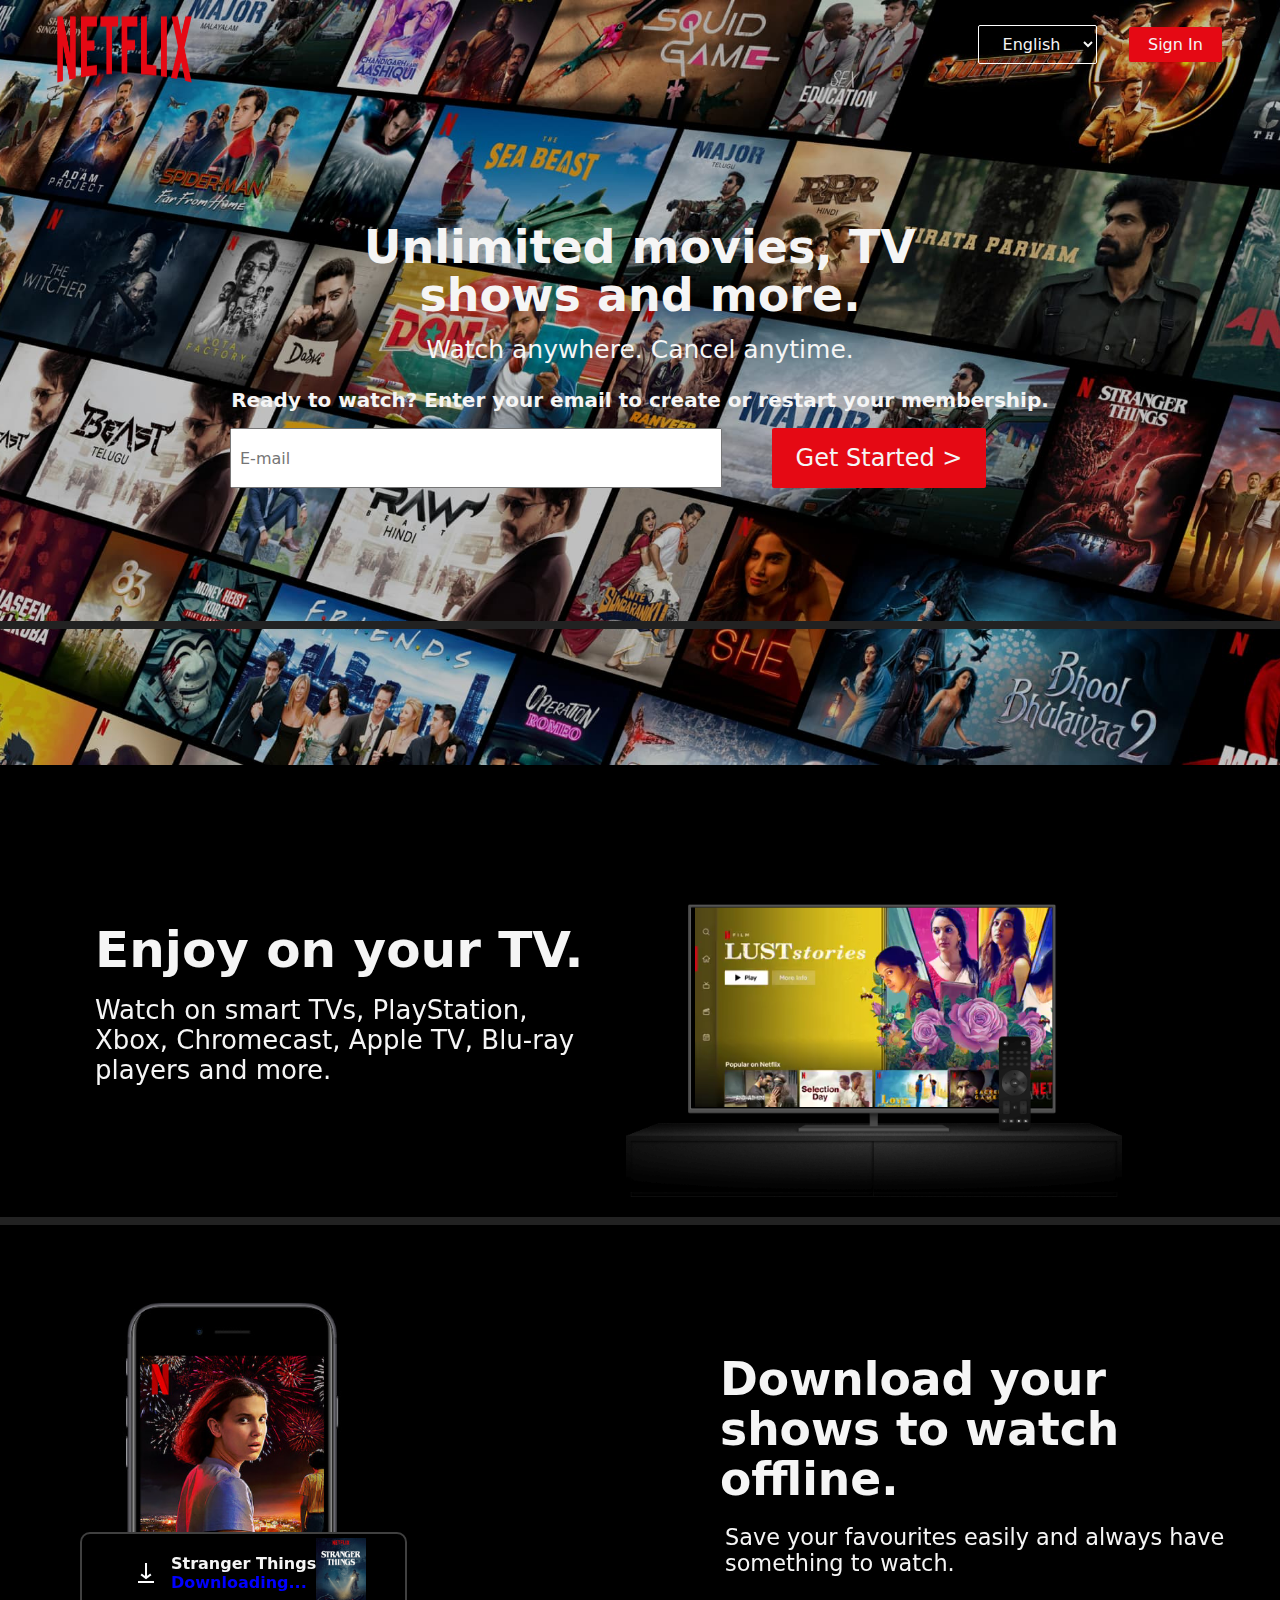
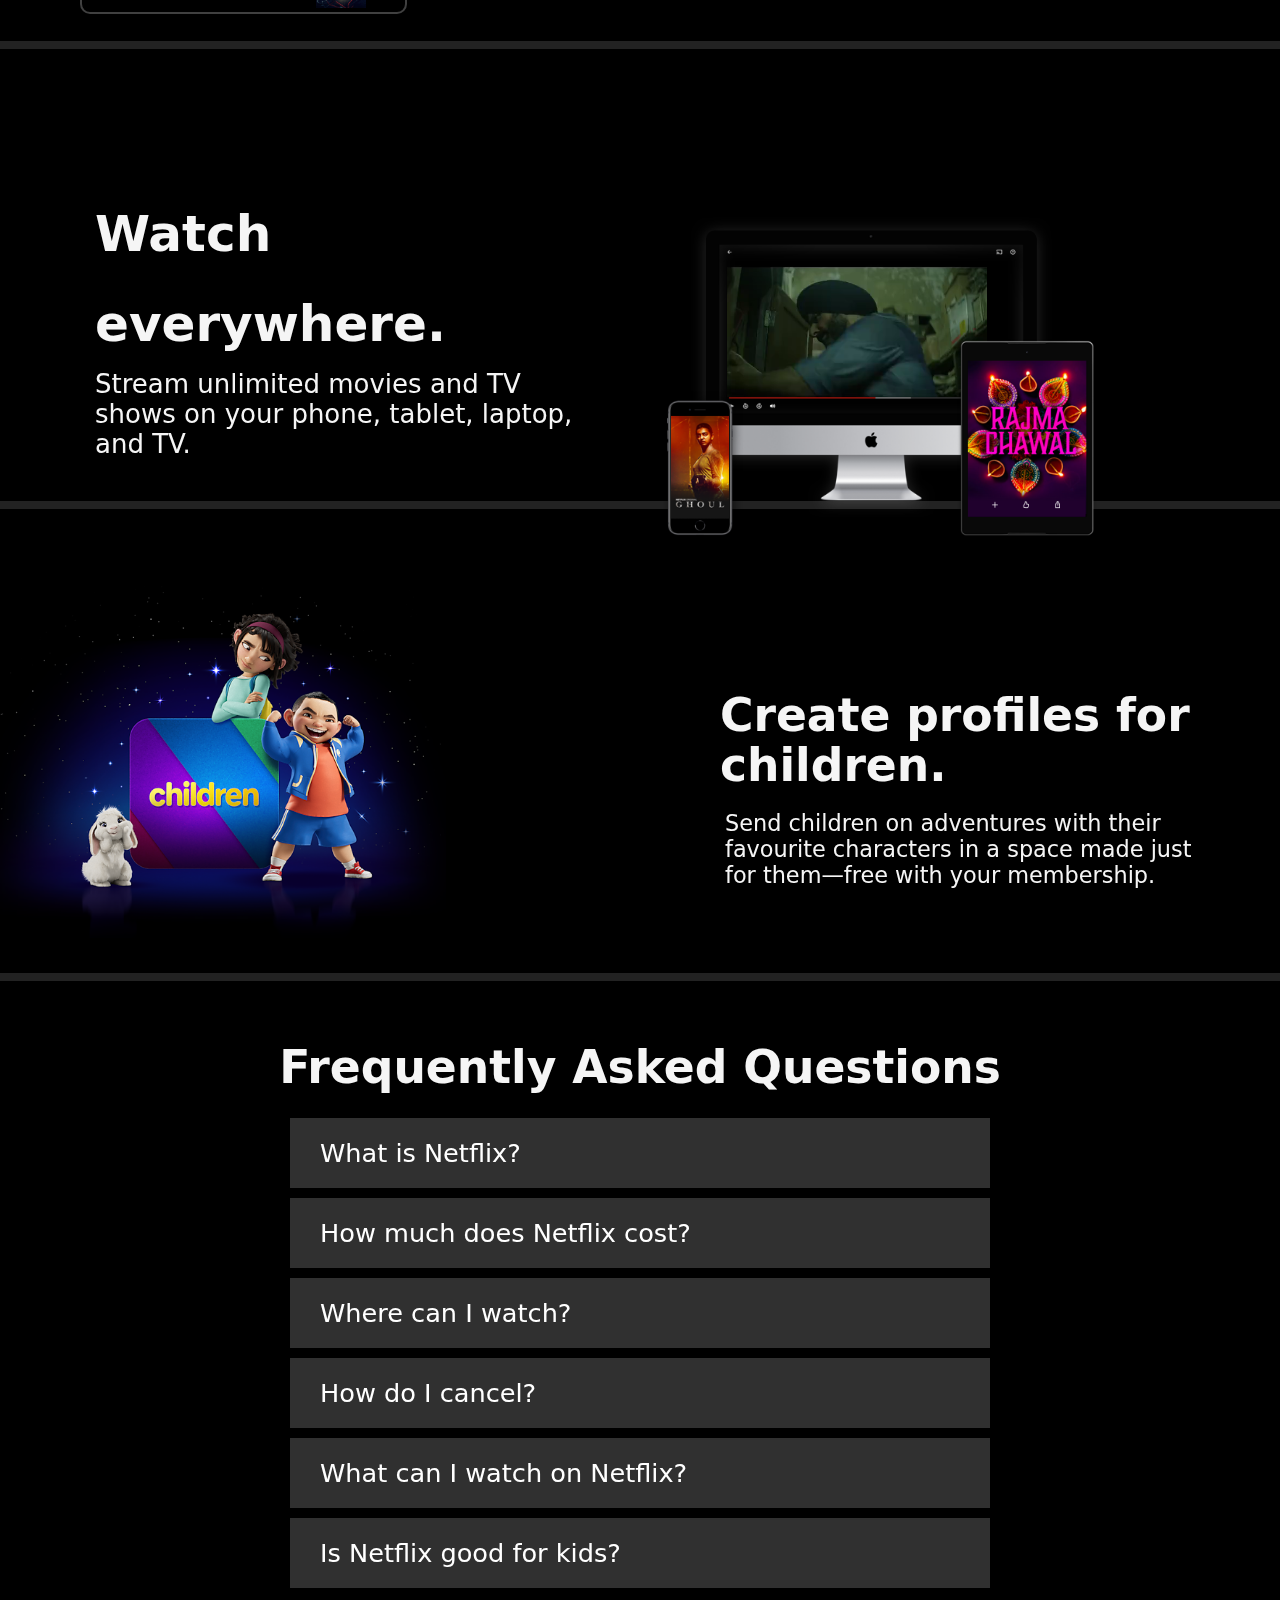
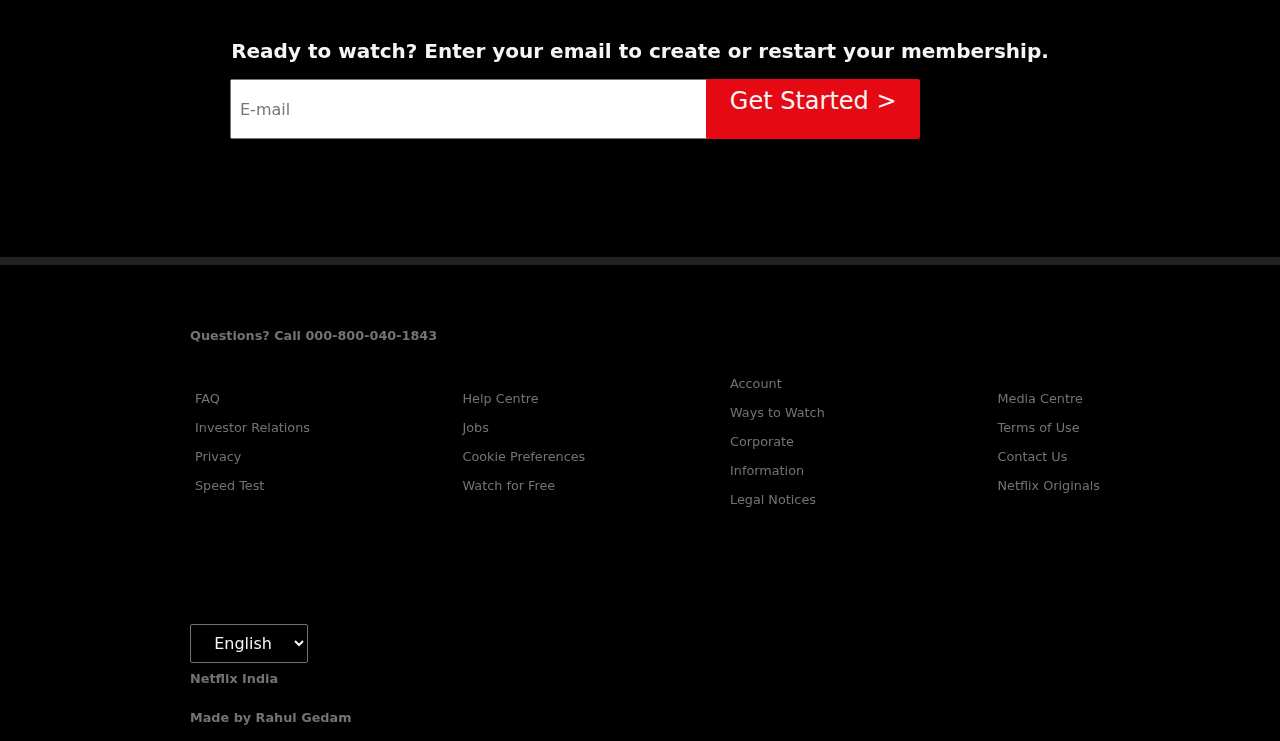
==== index.html @ 8350d408 "Add files via upload" ====
<!DOCTYPE html>
<html>

<head>
    <meta charset="utf-8">
    <meta http-equiv="X-UA-Compatible" content="IE=edge">
    <title></title>
    <meta name="description" content="">
    <meta name="viewport" content="width=device-width, initial-scale=1">
    <link rel="stylesheet" href="style.css">
</head>

<body>
    <header class="first">
        <div class="second">
            <img src="logo.png" alt="logo" class="netfl">
            <div class="sign">
                <select name="Language" class="lang">
                    <option value="eng">English</option>
                    <option value="hindi">हिन्दी</option>
                </select>
                <a href="button" class="get-h">Sign In</a>
            </div>
        </div>
        <div class="third">
            <h1>Unlimited movies, TV </h1>
            <h1>shows and more.</h1>
            <h3>Watch anywhere. Cancel anytime.</h3>
            <p>Ready to watch? Enter your email to create or restart your membership.</p>
            <div class="seq">
                <input class="thirdd" type="email" placeholder="E-mail">
                <a href="#" class="get">Get Started ></a>
            </div>
        </div>
    </header>
     <section class="fourth">
        <div class="page-2">
            <div class="watch">
                <h1>Enjoy on your TV.</h1>
                <h3>Watch on smart TVs, PlayStation, Xbox, Chromecast, Apple TV, Blu-ray players and more.</h3>
            </div>
            <img src="tv.png" alt="tv">
            <video class="video-1" autoplay="" playsinline="" muted="" loop="">
                <source src="Video in TV" type="video/mp4">
            </video>
        </div>
    </section>
    <div class="top">
        <div class="fifth">
            <img src="Mobile Phone.jpeg" alt="stranger" class="strangers">
            <div class="page-3">
                <h1>Download your shows to watch offline.</h1><br>
                <h3 class="pg">Save your favourites easily and always have something to watch.</h3>
            </div>
        </div>
        <div class="within">
            <img src="Downloading animation.gif" alt="htst" class="bt">
            <h4>Stranger Things<br>
                <a href="#">Downloading...</a>
            </h4>
            <img src="Stranger things icon.png" alt="giff">
        </div>
    </div>
    <section class="fourth">
        <div class="page-2">
            <div class="watch">
                <h1>Watch everywhere.</h1>
                <h3>Stream unlimited movies and TV shows on your phone, tablet, laptop, and TV.</h3>
            </div>
            <img src="Monitor.png" alt="tv">
            <video class="vid" autoplay="" playsinline="" muted="" loop="">
                <source src="video in monitor" type="video/mp4">
            </video>
        </div>
    </section>
    <section>
        <div class="top1">
            <div class="fifth">
                <img src="Children.png" alt="child" class="child">
                <div class="page-3">
                    <h1>Create profiles for children.</h1><br>
                    <h3 class="childrenn">Send children on adventures with their favourite characters in a space made
                        just for them—free
                        with your membership.</h3>
                </div>
            </div>
        </div>
    </section>
    <section>
        <div class="lists">
            <h1>Frequently Asked Questions</h1><br>
            <ul>
                <li>What is Netflix?</li>
                <li>How much does Netflix cost?</li>
                <li>Where can I watch?</li>
                <li>How do I cancel?</li>
                <li>What can I watch on Netflix?</li>
                <li>Is Netflix good for kids?</li>
            </ul><br><br>
            <p class="ppp">Ready to watch? Enter your email to create or restart your membership.</p>
            <div class="seq">
                <input class="thirdd" type="email" placeholder="E-mail">
                <a href="#" class="gett">Get Started ></a>
            </div>
        </div>
    </section>
    <footer>

        <p class="ll">Questions? Call 000-800-040-1843</p><br><br>
        <div class="end">
            <ul class="left">
                <li><a href="#">FAQ</a></li>
                <li><a href="#">Investor Relations</a></li>
                <li><a href="#">Privacy</a></li>
                <li><a href="#">Speed Test</a></li>
            </ul>
            <ul class="left">
                <li><a href="#">Help Centre</a></li>
                <li><a href="#">Jobs</a></li>
                <li><a href="#">Cookie Preferences</a></li>
                <li><a href="#">Watch for Free</a></li>
            </ul>
            <ul class="left">
                <li><a href="#">Account</a></li>
                <li><a href="#">Ways to Watch</a></li>
                <li><a href="#">Corporate Information</a></li>
                <li><a href="#">Legal Notices</a></li>
            </ul>
            <ul class="left">
                <li><a href="#">Media Centre</a></li>
                <li><a href="#">Terms of Use</a></li>
                <li><a href="#">Contact Us</a></li>
                <li><a href="#">Netflix Originals</a></li>
            </ul>
        </div>
        <select name="Language" class="langg">
            <option value="eng">English</option>
            <option value="hindi">हिन्दी</option>
        </select>
        <p class="pl">Netflix India</p>
        <p class="pl">Made by Rahul Gedam</p>
    </footer>
</body>

</html>
---- style.css ----
@font-face {
    
    src: url("chrome-extension://mcgbeeipkmelnpldkobichboakdfaeon/css/Roboto-Regular.ttf");
    font-family: Roboto;
}

:root {
    color: whitesmoke;
    font-family: Robot-Regular, system-ui, -apple-system, BlinkMacSystemFont, 'Segoe UI', Roboto, Oxygen, Ubuntu, Cantarell, 'Open Sans', 'Helvetica Neue', sans-serif;
}

* {
    font-family: system-ui, roboto, -apple-system, BlinkMacSystemFont, 'Segoe UI', Roboto, Oxygen, Ubuntu, Cantarell, 'Open Sans', 'Helvetica Neue', sans-serif;
    margin: 0;
    padding: 0;
    color: whitesmoke;
}

body {
    background-color: black;
}

a {
    text-decoration: none;
    color: whitesmoke;
}

p {
    font-weight: bold;
}

img {
    /* width: 100%; */
}

header {
    height: 85vh;
    /* width: 100%; */
    position: relative;
    background: url('background.jpg') no-repeat center center/cover;

}

.second {
    position: relative;
    height: 90px;
}

.second img {
    height: 170px;
    width: 165px;
    position: absolute;
    top: 50%;
    left: -24px;
    transform: translate(40%, -50%);
}

.netfl{
    height: 90px;
    width: 190px;
}
.netfl{
    background-color: transparent;
}

.sign {
    position: absolute;
    right: 10px;
    padding: 25px 40px;

}

.third {
    padding: 133px 0;
    display: flex;
    flex-direction: column;
    justify-content: center;
    align-items: center;
    align-content: center;
    border-bottom: 8px solid #222;

}

.third h1 {
    font-size: 46px;
    line-height: 48px;
    max-width: 565px;
    margin: 0 30px;
}

.third h3 {
    font-weight: 400;
    font-size: 25px;
    margin: 16px 0;

}

p {
    font-size: 20px;
    font-weight: 600;
    padding-top: 0.5rem;
    padding-bottom: 1rem;
}

.thirdd {
    position: absolute;
    left: 230px;
    bottom: auto;
    width: 480px;
    height: 3.5rem;
    font-size: 1rem;
    padding-left: 0.5rem;
    margin-right: 208px;
    color: black;
}

.get-h {
    display: inline-block;
    background: #E50914;
    padding: 0.5rem 1.2rem;
    font-size: 1rem;
    text-align: center;
    border: none;
    border-radius: 2px;
    margin-right: 0.5rem;
    outline: none;

}

.get {
    display: inline-block;
    background: #E50914;
    padding: 0.5rem 1.2rem;
    font-size: 1rem;
    text-align: center;
    border-radius: 2px;
    margin-right: 0.5rem;
}

.get {
    position: relative;
    right: -243px;
    bottom: 0px;
    padding: 0.5rem 1.2rem;
    font-size: 1.5rem;
    height: 44px;
    width: 11rem;
}

.get:hover {
    background: #f80f1a;
}

.third a {
    display: flex;
    justify-content: space-evenly;
    align-items: center;
    align-content: space-evenly;
}

.lang {
    background-color: transparent;
    padding: 0.5rem 1.2rem;
    border: solid 1px white;
    font-size: 1rem;
    text-align: center;
    border-radius: 2px;
    margin-right: 27px;
}

option {
    background-color: grey;
}

/* End of main page */

.fourth {
    padding: 50px;
    border-bottom: 8px solid #222;
    height: 22rem;
}

.watch {
    position: relative;
    max-width: 500px;
    padding: 90px 45px 50px;
}

.page-2 img {
    margin-left: 36rem;
    margin-top: -19rem;
    height: 23rem;
    width: 31rem;
}

.video-1 {
    position: relative;
    width: 34%;
    height: 72%;
    grid-column: 2/2;
    grid-row: 1/2;
    z-index: -1;
    margin: -27rem;
    margin-bottom: 92px;
}

.watch h1 {
    font-size: 50px;
    line-height: 1.8;
}

.watch h3 {
    font-size: 26px;
    font-weight: 400;
}

/* part 2 end */

.strangers {
    height: 22rem;
    width: 29rem;
    margin-top: 25px;
    margin-left: auto;
}

.page-3 {
    display: flex;
    flex-direction: column;
    align-items: flex-end;
    margin-top: -251px;
    margin-right: 35px;
}

.page-3 h1 {
    font-size: 285%;
    max-width: 525px;
    line-height: 50px;
}

.pg {
    font-size: 140%;
    font-weight: 400;
    max-width: 520px;
}

.within {
    background-color: black;
    padding: 39px;
    height: 0px;
    border: 2px solid hsla(0, 0%, 100%, .25);
    border-radius: 10px;
    display: inline-flex;
    align-items: center;
    margin-left: 80px;
    margin-top: -44px;
}

.within img {
    width: 50px;
}

.within a {
    color: blue;
}

.top {
    border-bottom: 8px solid #222;
    height: 26rem;
}

/* page 3 ended */
.vid {
    position: relative;
    width: 22%;
    height: 72%;
    grid-column: 2/2;
    grid-row: 1/2;
    z-index: -1;
    margin: -25rem;
    margin-bottom: 168px;
}

/* page 4 ended */
.child {
    height: 22rem;
    width: 29rem;
    margin-top: 77px;
    margin-left: auto;
}

.top1 {
    border-bottom: 8px solid #222;
    height: 29rem;
}

/*max width work remaining */

.childrenn {
    font-size: 140%;
    font-weight: 400;
    max-width: 474px;
    margin-right: 46px;
}

/* end of animated pages */
.lists {
    align-items: center;
    border-bottom: 8px solid #222;
    height: 51rem;
}

ul {
    list-style: none;
    display: flex;
    flex-direction: column;
    flex-basis: 40%;
    align-items: center;
}

.lists li {
    /* background:hsla(0,0%,100%,.25) ;
    border: 2px solid black; */
    padding: 20px 30px;
    margin: 5px;
    font-size: 1.6rem;
    background-color: #303030;
    color: white;
    text-align: left;
    width: 50%;
}

.lists h1 {
    font-size: 285%;
    margin-top: 60px;
    display: flex;
    justify-content: center;
}

.ppp {
    display: flex;
    justify-content: center;
}

.gett {
    display: inline-block;
    background: #E50914;
    padding: 0.5rem 1.2rem;
    font-size: 1rem;
    text-align: center;
    border-radius: 2px;
    margin-right: 0.5rem;
    position: relative;
    right: -706px;
    bottom: 0px;
    padding: 0.5rem 1.2rem;
    font-size: 1.5rem;
    height: 44px;
    width: 11rem;
}

.gett:hover {
    background: #f80f1a;
}

/* last page started */
.end {
    display: flex;
    flex-wrap: nowrap;
    margin: 1rem auto;
    height: 145px;
    align-items: center;
    padding: 105px;
    line-height: 29px;
}

footer,
footer a,
.ll,
.pl {
    color: #737373;
    font-size: 0.8rem;
}

.ll {
    margin-bottom: -141px;
    margin-left: 190px;
    margin-top: 55px;
}

.langg {
    background-color: transparent;
    padding: 0.5rem 1.2rem;
    border: solid 1px #737373;
    font-size: 1rem;
    border-radius: 2px;
    margin-top: -11px;
    margin-left: 190px;
}

.left {
    display: flex;
    align-items: flex-start;
    margin-left: 40px;
    padding: 50px;
}

.pl {
    margin-left: 190px;
}

footer a:hover {
    text-decoration: underline;
}
/* for responsive */
@media (max-width :390px){

.second img{
    left:5px;
    top:5px;
    height: auto;
    width: 100%;
}

}
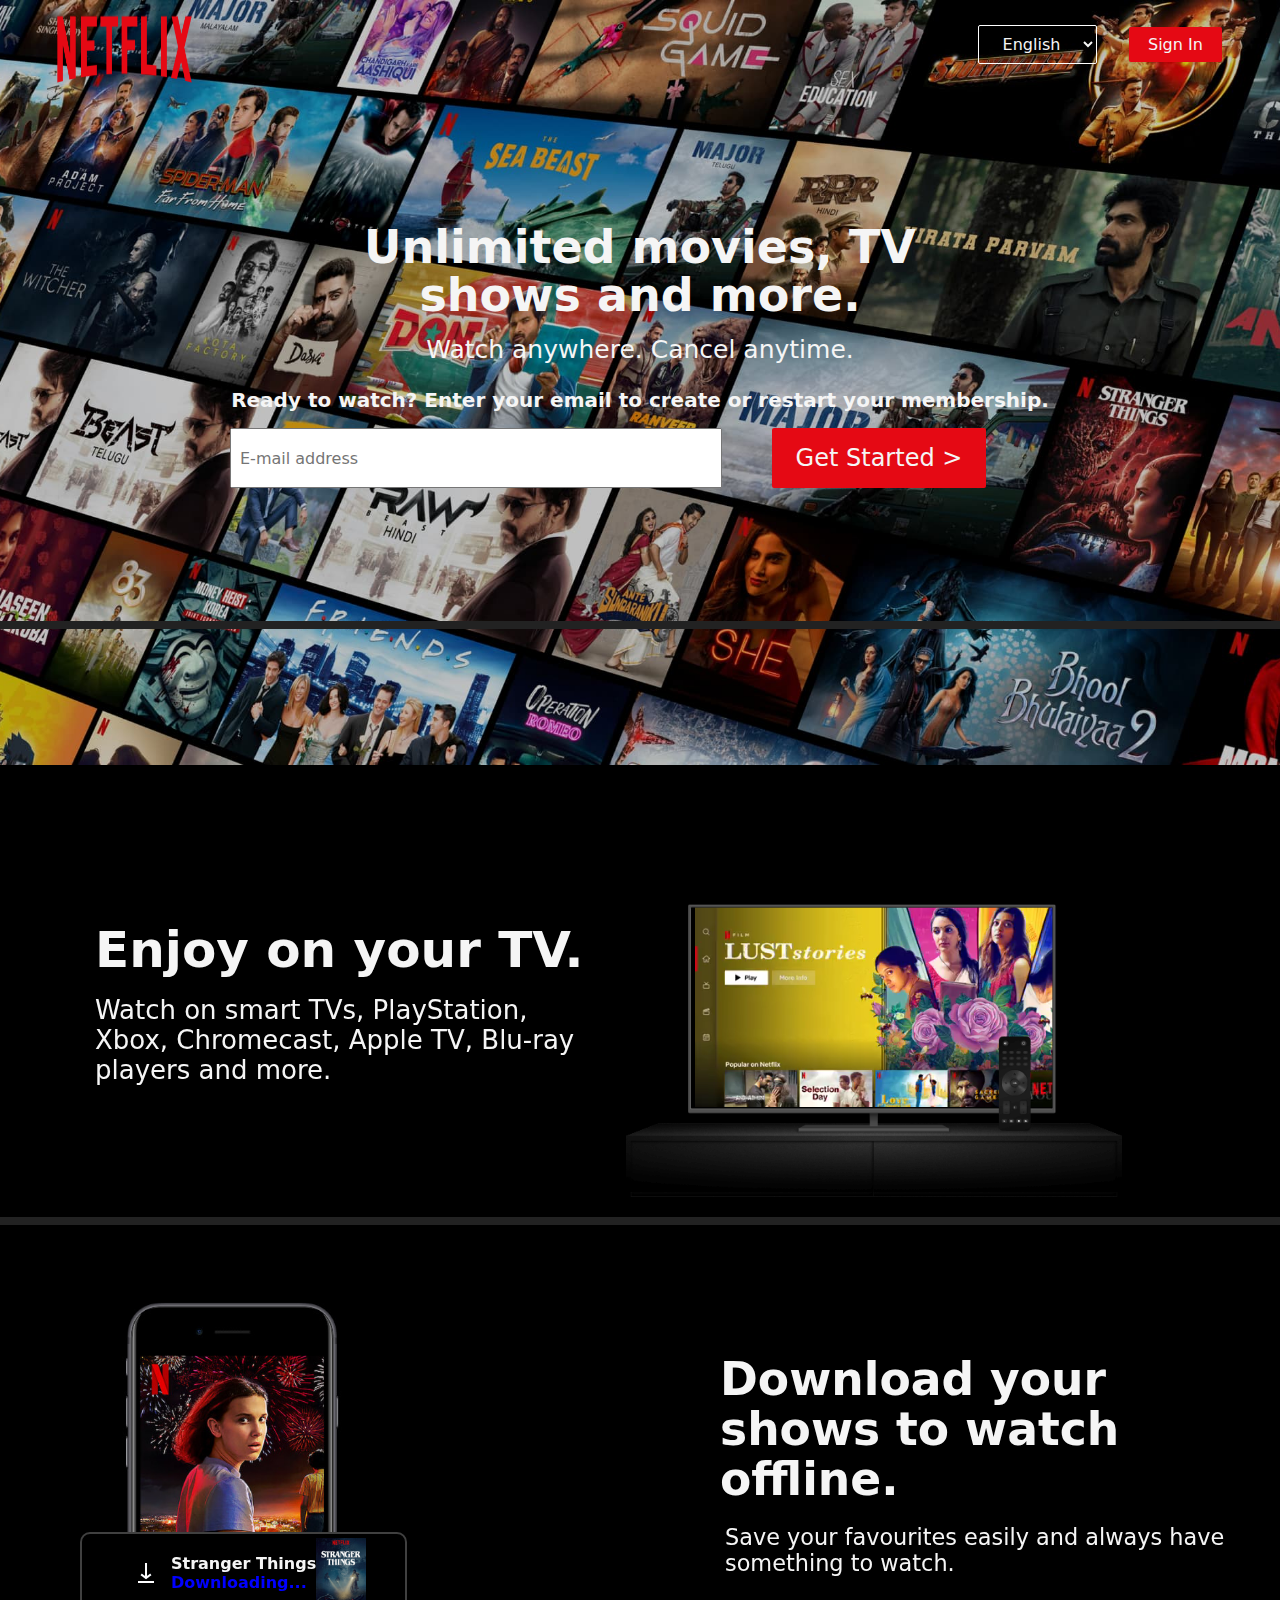
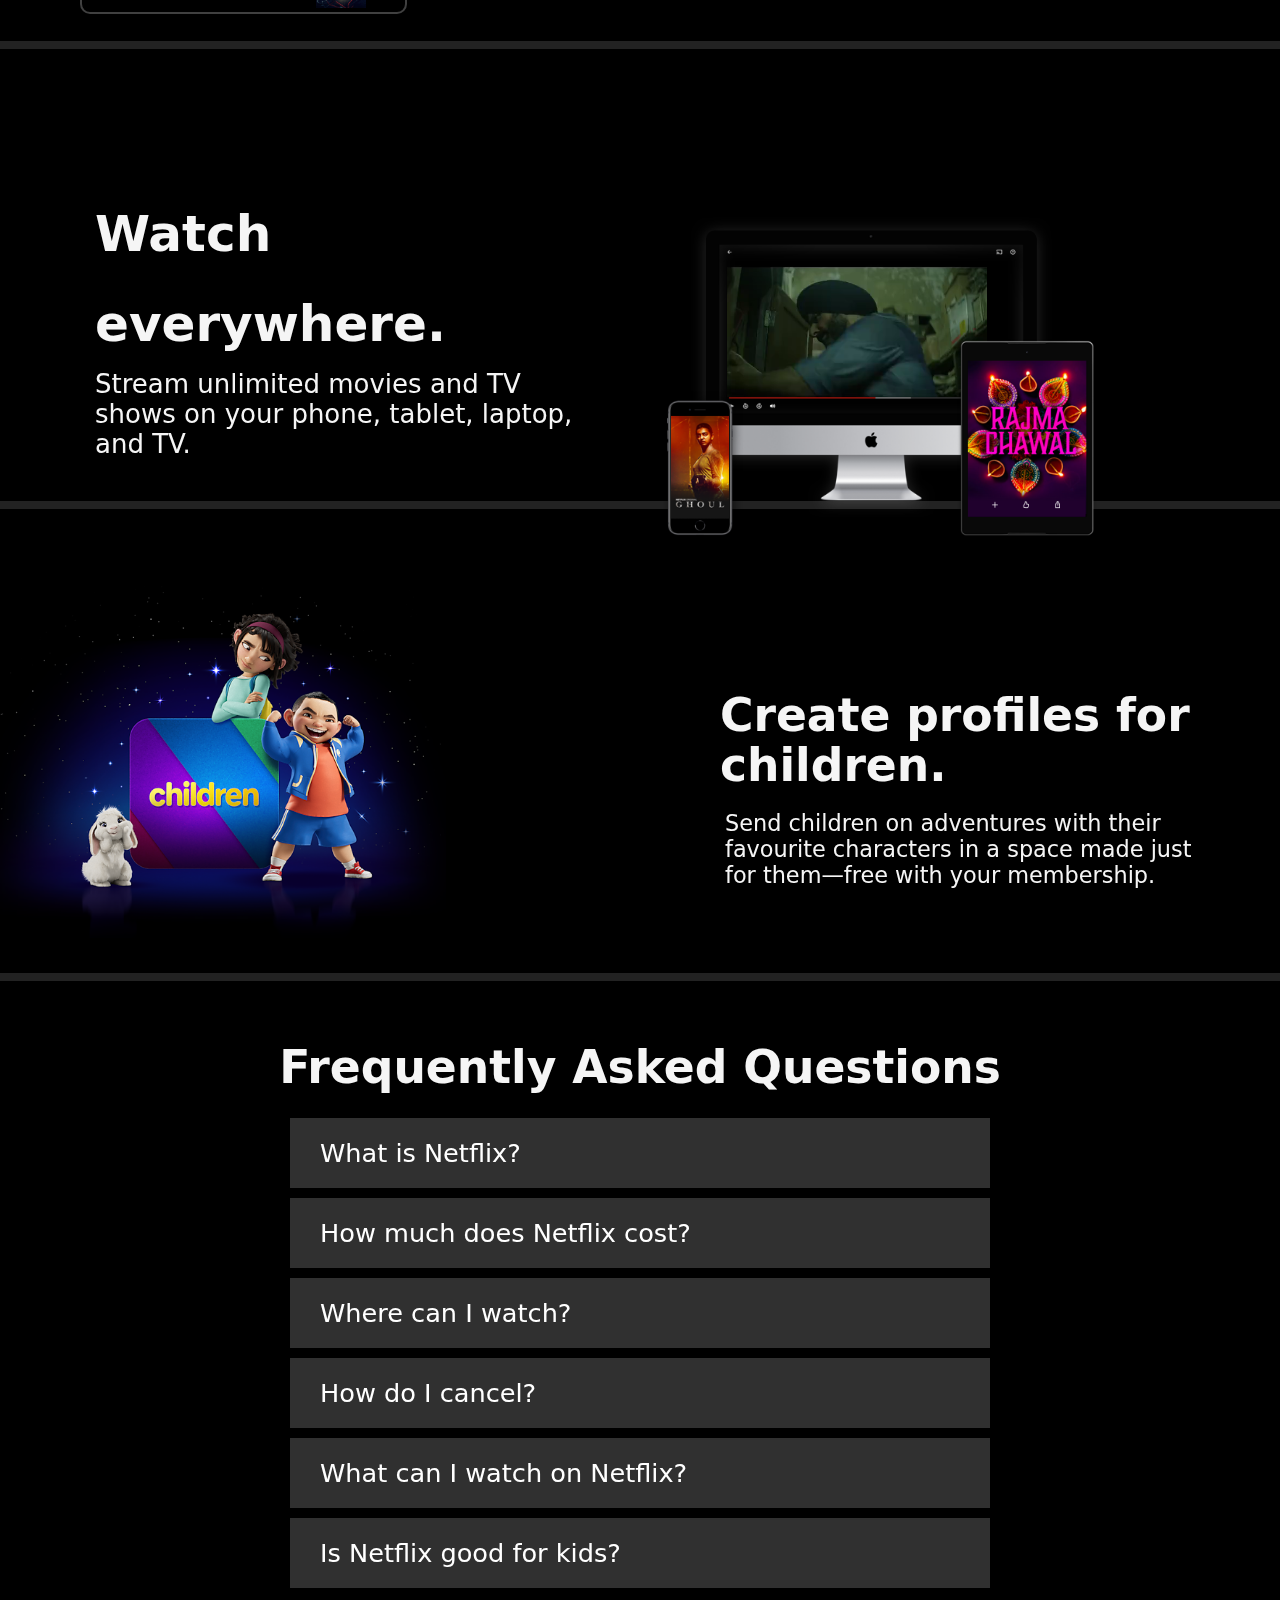
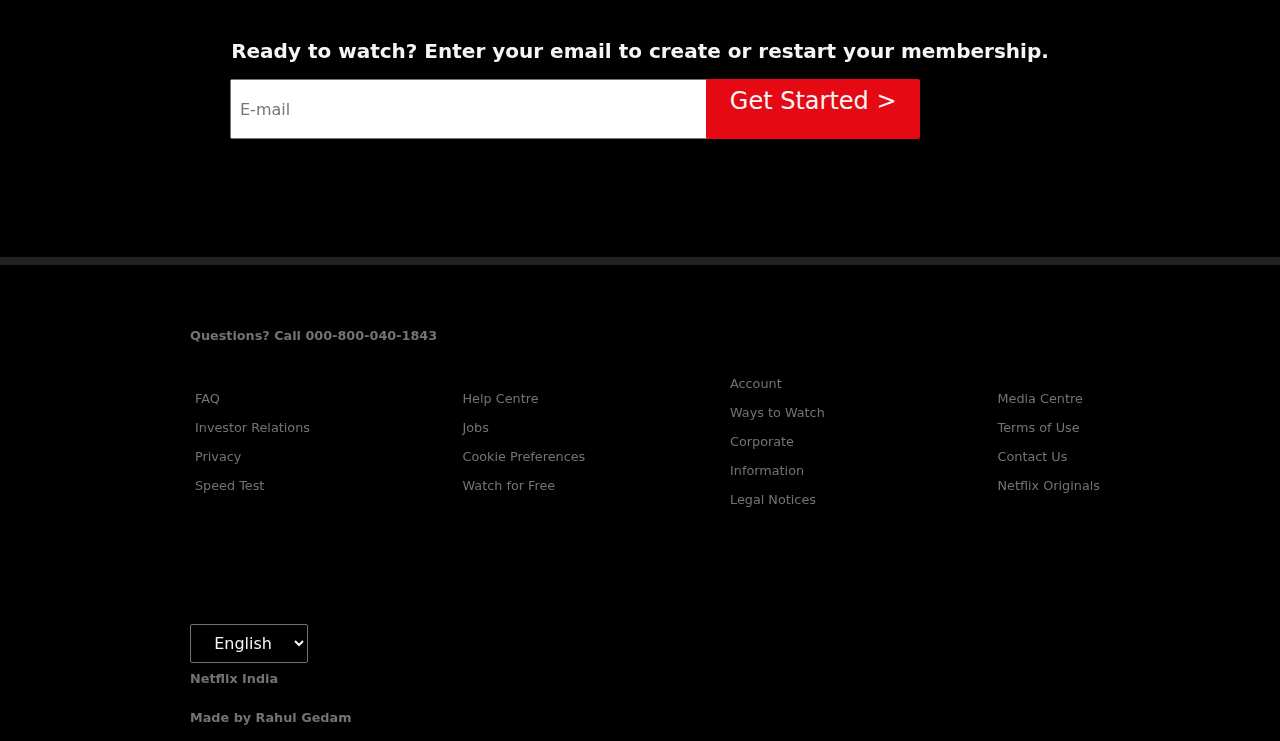
==== commit dec97877: "Update index.html" ====
--- a/index.html
+++ b/index.html
@@ -19,7 +19,7 @@
                     <option value="eng">English</option>
                     <option value="hindi">हिन्दी</option>
                 </select>
-                <a href="button" class="get-h">Sign In</a>
+                <a href="sign-in.html" class="get-h">Sign In</a>
             </div>
         </div>
         <div class="third">
@@ -28,8 +28,8 @@
             <h3>Watch anywhere. Cancel anytime.</h3>
             <p>Ready to watch? Enter your email to create or restart your membership.</p>
             <div class="seq">
-                <input class="thirdd" type="email" placeholder="E-mail">
-                <a href="#" class="get">Get Started ></a>
+                <input class="thirdd" type="email" placeholder="E-mail address"><span><a href="#" class="get">Get Started ></a></span>
+                
             </div>
         </div>
     </header>
